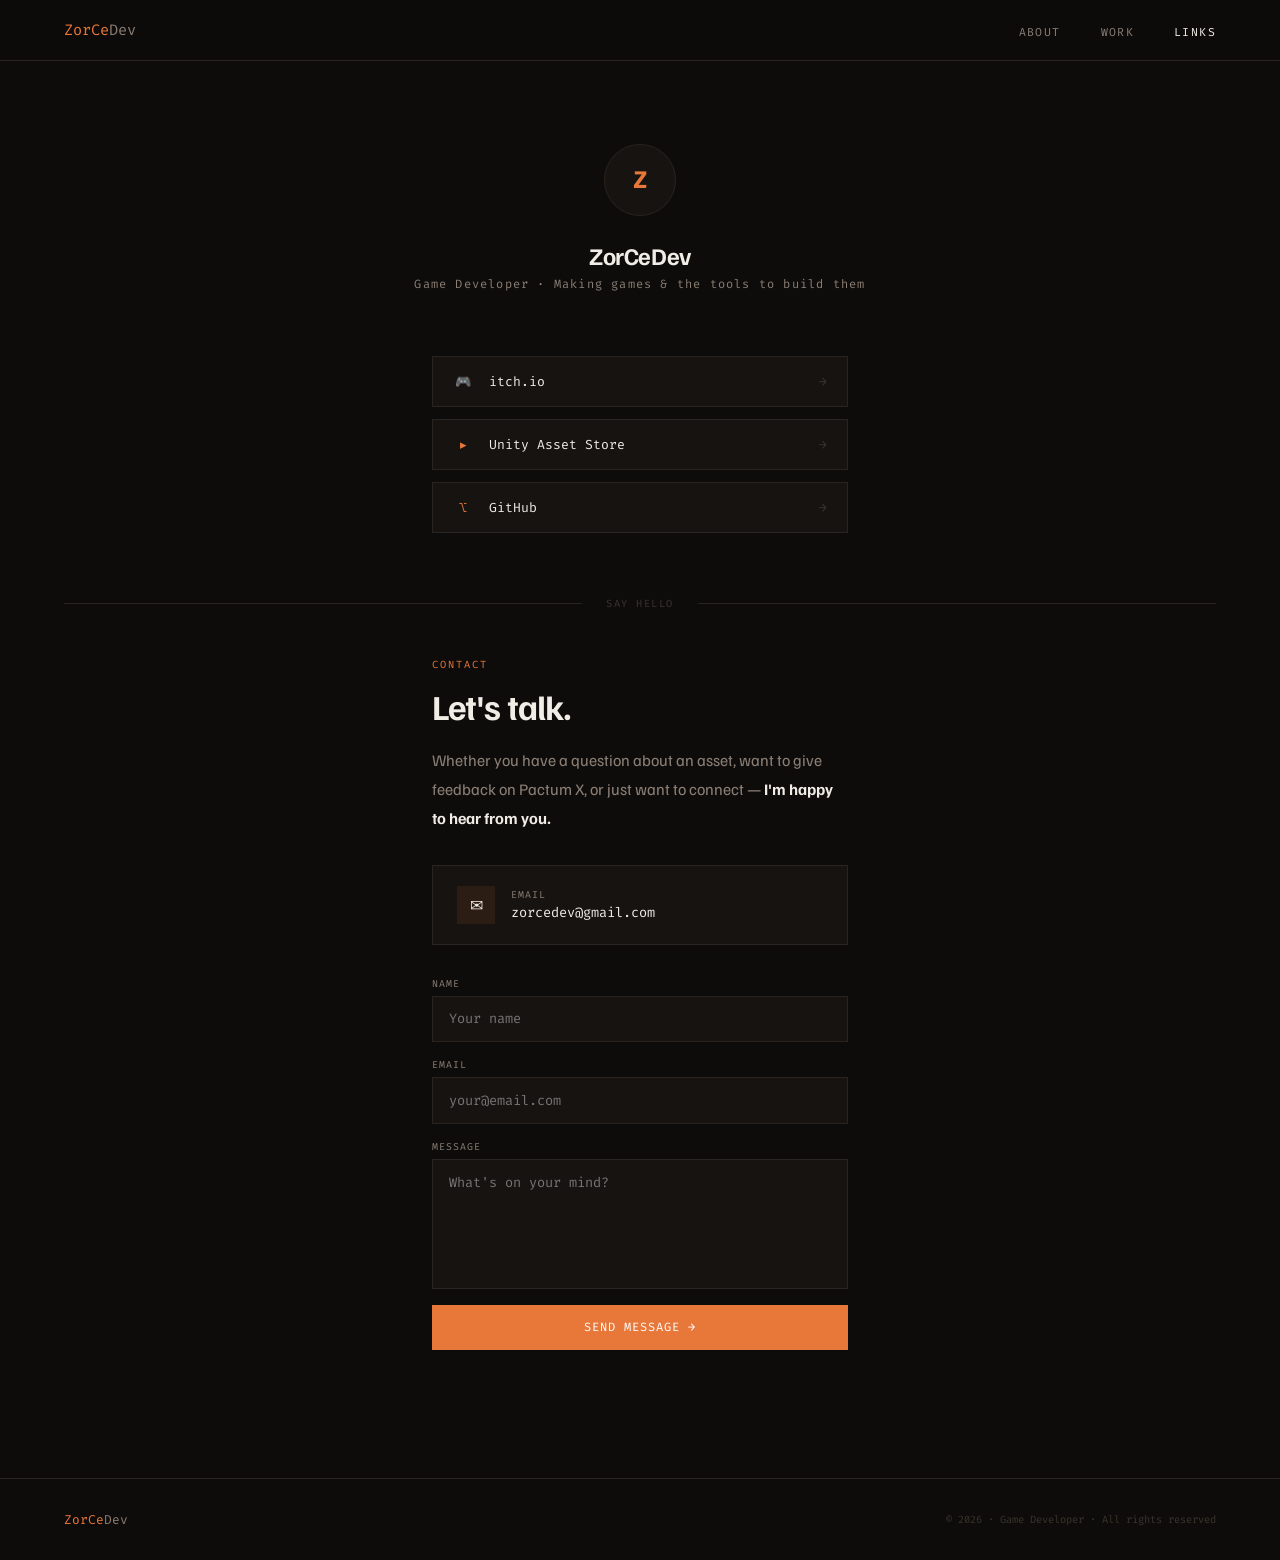
==== links.html @ 894ba3d1 "Updated" ====
<!DOCTYPE html>
<html lang="en">
<head>
<meta charset="UTF-8">
<meta name="viewport" content="width=device-width, initial-scale=1.0">
<title>ZorCeDev — Links</title>
<link href="https://fonts.googleapis.com/css2?family=Familjen+Grotesk:ital,wght@0,400;0,600;0,700;1,400&family=Fira+Code:wght@400;500&display=swap" rel="stylesheet">
<link rel="stylesheet" href="style.css">
</head>
<body>

<nav>
  <a class="logo" href="index.html">ZorCe<em>Dev</em></a>
  <ul class="nav-links">
    <li><a href="index.html">About</a></li>
    <li><a href="products.html">Work</a></li>
    <li><a href="links.html" class="active">Links</a></li>
  </ul>
</nav>

<!-- PROFILE -->
<section class="links-hero">
  <div class="links-avatar">Z</div>
  <div class="links-name">ZorCeDev</div>
  <div class="links-tagline">Game Developer · Making games &amp; the tools to build them</div>
</section>

<!-- LINK CARDS -->
<div class="links-list">
  <a href="https://chinwenwencha.itch.io/" target="_blank" class="link-card reveal">
    <span class="link-icon">🎮</span>
    <span class="link-label">itch.io</span>
    <span class="link-arrow">→</span>
  </a>
  <a href="#" target="_blank" class="link-card reveal">
    <span class="link-icon">▸</span>
    <span class="link-label">Unity Asset Store</span>
    <span class="link-arrow">→</span>
  </a>
  <a href="#" target="_blank" class="link-card reveal">
    <span class="link-icon">⌥</span>
    <span class="link-label">GitHub</span>
    <span class="link-arrow">→</span>
  </a>
</div>

<div class="divider"><div class="divider-line"></div><div class="divider-label">Say hello</div><div class="divider-line"></div></div>

<!-- CONTACT -->
<section style="padding: 3rem 4rem 2rem;">
  <div class="links-contact reveal">
    <div class="section-tag">Contact</div>
    <h2 class="section-title">Let's talk.</h2>
    <p class="contact-text">Whether you have a question about an asset, want to give feedback on Pactum X, or just want to connect — <strong>I'm happy to hear from you.</strong></p>
    <div class="email-block">
      <div class="email-icon">✉</div>
      <div>
        <div class="email-label">Email</div>
        <div class="email-value">zorcedev@gmail.com</div>
      </div>
    </div>
    <form class="form" style="margin-top:2rem;">
      <div class="field"><label>Name</label><input type="text" placeholder="Your name" required></div>
      <div class="field"><label>Email</label><input type="email" placeholder="your@email.com" required></div>
      <div class="field"><label>Message</label><textarea placeholder="What's on your mind?" required></textarea></div>
      <button type="submit" class="btn btn-fill" style="justify-content:center;width:100%;">Send Message →</button>
    </form>
  </div>
</section>

<footer>
  <div class="footer-brand"><span>ZorCe</span>Dev</div>
  <div class="footer-note">© 2026 · Game Developer · All rights reserved</div>
</footer>

<script src="main.js" defer></script>
</body>
</html>
---- style.css ----
:root {
  --bg:       #0e0c0a;
  --surface:  #161310;
  --surface2: #1c1814;
  --border:   #2a2420;
  --accent:   #e8773a;
  --accent2:  #c45a1e;
  --gold:     #f0c060;
  --text:     #f0ece6;
  --muted:    #8a7e74;
  --faint:    #3a342e;
  --sans:     'Familjen Grotesk', sans-serif;
  --mono:     'Fira Code', monospace;
}

*, *::before, *::after { box-sizing: border-box; margin: 0; padding: 0; }
html { scroll-behavior: smooth; }

body {
  background: var(--bg);
  color: var(--text);
  font-family: var(--sans);
  overflow-x: hidden;
}

/* NAV */
nav {
  position: fixed; top: 0; left: 0; right: 0; z-index: 100;
  display: flex; align-items: center; justify-content: space-between;
  padding: 1.25rem 4rem;
  border-bottom: 1px solid var(--border);
  background: rgba(14,12,10,0.9);
  backdrop-filter: blur(16px);
}

.logo { font-family: var(--mono); font-size: 0.95rem; color: var(--accent); text-decoration: none; }
.logo em { color: var(--muted); font-style: normal; }
.nav-links { display: flex; gap: 2.5rem; list-style: none; }
.nav-links a { font-family: var(--mono); font-size: 0.72rem; color: var(--muted); text-decoration: none; letter-spacing: 0.12em; text-transform: uppercase; transition: color 0.2s; }
.nav-links a:hover { color: var(--text); }
.nav-links a.active { color: var(--text); }

/* HERO */
.hero {
  min-height: 100vh; display: flex; align-items: center;
  padding: 9rem 4rem 5rem; position: relative; overflow: hidden;
}

.hero-inner { position: relative; max-width: 780px; }

.hero-intro {
  display: inline-flex; align-items: center; gap: 0.6rem;
  font-family: var(--mono); font-size: 0.72rem; color: var(--accent);
  letter-spacing: 0.15em; text-transform: uppercase; margin-bottom: 2rem;
  animation: fadeUp 0.8s ease both;
}

.dot-live {
  width: 6px; height: 6px; border-radius: 50%;
  background: var(--accent); animation: blink 2.5s infinite;
}

.hero-title {
  font-size: clamp(2.8rem, 6.5vw, 5.5rem); font-weight: 700;
  line-height: 1.05; letter-spacing: -0.03em; margin-bottom: 1.75rem;
  animation: fadeUp 0.8s 0.1s ease both;
}

.hero-title .dim { color: var(--faint); font-style: italic; font-weight: 400; }
.hero-title .hi { color: var(--accent); }

.hero-sub {
  font-size: 1.1rem; color: var(--muted); line-height: 1.75;
  max-width: 520px; margin-bottom: 3rem;
  animation: fadeUp 0.8s 0.2s ease both;
}

.hero-sub strong { color: var(--text); font-weight: 600; }
.hero-sub em { color: var(--accent); font-style: italic; }

.hero-actions {
  display: flex; gap: 1rem; flex-wrap: wrap;
  animation: fadeUp 0.8s 0.3s ease both;
}

/* BUTTONS */
.btn {
  display: inline-flex; align-items: center; gap: 0.5rem;
  font-family: var(--mono); font-size: 0.75rem;
  letter-spacing: 0.08em; text-transform: uppercase;
  text-decoration: none; border: none; cursor: pointer;
  padding: 0.9rem 1.75rem; transition: all 0.2s;
}

.btn-fill { background: var(--accent); color: #fff; }
.btn-fill:hover { background: var(--text); color: var(--bg); transform: translateY(-2px); }
.btn-outline { background: transparent; color: var(--muted); border: 1px solid var(--border); }
.btn-outline:hover { border-color: var(--faint); color: var(--text); transform: translateY(-2px); }

/* DIVIDER */
.divider {
  display: flex; align-items: center; gap: 1.5rem; padding: 0 4rem;
}
.divider-line { flex: 1; height: 1px; background: var(--border); }
.divider-label { font-family: var(--mono); font-size: 0.65rem; color: var(--faint); letter-spacing: 0.15em; text-transform: uppercase; white-space: nowrap; }

/* SECTIONS */
section { padding: 6rem 4rem; }
.section-tag { font-family: var(--mono); font-size: 0.65rem; color: var(--accent); letter-spacing: 0.2em; text-transform: uppercase; margin-bottom: 1rem; }
.section-title { font-size: 2.2rem; font-weight: 700; letter-spacing: -0.025em; line-height: 1.1; margin-bottom: 1.25rem; }
.page-sub { color: var(--muted); font-size: 1rem; line-height: 1.7; max-width: 480px; margin-top: 0.75rem; }

/* ABOUT */
.about-grid { max-width: 1100px; margin: 0 auto; display: grid; grid-template-columns: 1.1fr 0.9fr; gap: 6rem; align-items: center; }
.about-text { color: var(--muted); line-height: 1.8; font-size: 1.02rem; margin-bottom: 1.25rem; }
.about-text strong { color: var(--text); font-weight: 600; }
.about-text em { color: var(--accent); font-style: italic; }

.stack { margin-top: 2rem; border: 1px solid var(--border); }
.stack-item {
  display: flex; align-items: center; gap: 1rem;
  padding: 0.9rem 1.25rem; border-bottom: 1px solid var(--border);
  font-family: var(--mono); font-size: 0.78rem; color: var(--muted);
  transition: background 0.2s, color 0.2s;
}
.stack-item:last-child { border-bottom: none; }
.stack-item:hover { background: var(--surface2); color: var(--text); }
.stack-icon { color: var(--accent); width: 1rem; text-align: center; }

.about-card {
  background: var(--surface); border: 1px solid var(--border);
  border-top: 1px solid var(--border);
  padding: 2.5rem; position: relative; overflow: hidden;
}
.card-quote { font-size: 1.1rem; font-style: italic; color: var(--text); line-height: 1.6; margin-bottom: 1.5rem; }
.card-meta { font-family: var(--mono); font-size: 0.72rem; color: var(--muted); }
.card-stats { display: grid; grid-template-columns: 1fr 1fr; gap: 1px; background: var(--border); margin-top: 2rem; border-top: 1px solid var(--border); }
.cstat { background: var(--surface2); padding: 1.25rem; text-align: center; }
.cstat-n { font-family: var(--mono); font-size: 1.8rem; font-weight: 500; color: var(--accent); line-height: 1; }
.cstat-l { font-size: 0.72rem; color: var(--muted); margin-top: 0.3rem; }

/* WORK */
.work { background: var(--surface); border-top: 1px solid var(--border); border-bottom: 1px solid var(--border); }
.work-inner { max-width: 1100px; margin: 0 auto; }

.work-grid {
  display: grid; grid-template-columns: 1fr 1fr;
  gap: 1px; background: var(--border);
  margin-top: 3rem; border: 1px solid var(--border);
}

.work-card {
  background: var(--bg); padding: 2.5rem;
  display: flex; flex-direction: column; gap: 1rem;
  transition: background 0.3s; position: relative; overflow: hidden;
}
.work-card:hover { background: var(--surface2); }

.work-type { font-family: var(--mono); font-size: 0.65rem; letter-spacing: 0.15em; text-transform: uppercase; color: var(--accent); display: flex; align-items: center; gap: 0.5rem; }
.type-pill { display: inline-block; padding: 0.15rem 0.5rem; border: 1px solid currentColor; font-size: 0.6rem; opacity: 0.7; }
.work-name { font-size: 1.55rem; font-weight: 700; letter-spacing: -0.02em; line-height: 1.1; }
.work-desc { color: var(--muted); font-size: 0.92rem; line-height: 1.7; flex: 1; }
.work-tags { display: flex; flex-wrap: wrap; gap: 0.4rem; }
.tag { font-family: var(--mono); font-size: 0.62rem; padding: 0.2rem 0.55rem; border: 1px solid var(--border); color: var(--muted); }
.work-footer { display: flex; align-items: center; justify-content: space-between; padding-top: 1.25rem; border-top: 1px solid var(--border); margin-top: auto; }
.work-status { font-family: var(--mono); font-size: 0.65rem; color: var(--muted); letter-spacing: 0.1em; text-transform: uppercase; }
.work-link { font-family: var(--mono); font-size: 0.7rem; color: var(--accent); text-decoration: none; display: flex; align-items: center; gap: 0.4rem; transition: gap 0.2s; }
.work-link:hover { gap: 0.7rem; }

.work-card.featured { grid-column: 1 / -1; }

.more-card {
  background: transparent; border: 1px dashed var(--faint);
  display: flex; flex-direction: column; align-items: center;
  justify-content: center; gap: 0.75rem; padding: 3rem;
  text-align: center; opacity: 0.45;
}
.more-card-label { font-family: var(--mono); font-size: 0.68rem; color: var(--muted); letter-spacing: 0.15em; text-transform: uppercase; }

/* CONTACT */
.contact-inner { max-width: 1100px; margin: 0 auto; display: grid; grid-template-columns: 1fr 1fr; gap: 6rem; align-items: start; }
.contact-text { color: var(--muted); line-height: 1.8; font-size: 1rem; margin-bottom: 2rem; }
.contact-text strong { color: var(--text); }

.email-block { display: flex; align-items: center; gap: 1rem; padding: 1.25rem 1.5rem; background: var(--surface); border: 1px solid var(--border); transition: border-color 0.3s; }
.email-block:hover { border-color: var(--accent); }
.email-icon { width: 38px; height: 38px; background: rgba(232,119,58,0.1); display: flex; align-items: center; justify-content: center; flex-shrink: 0; }
.email-label { font-family: var(--mono); font-size: 0.62rem; color: var(--muted); text-transform: uppercase; letter-spacing: 0.1em; margin-bottom: 0.2rem; }
.email-value { font-family: var(--mono); font-size: 0.85rem; color: var(--text); }

.form { display: flex; flex-direction: column; gap: 1rem; }
.field { display: flex; flex-direction: column; gap: 0.4rem; }
.field label { font-family: var(--mono); font-size: 0.62rem; color: var(--muted); text-transform: uppercase; letter-spacing: 0.1em; }
.field input, .field textarea { background: var(--surface); border: 1px solid var(--border); color: var(--text); font-family: var(--mono); font-size: 0.85rem; padding: 0.85rem 1rem; outline: none; resize: none; transition: border-color 0.2s; }
.field input:focus, .field textarea:focus { border-color: rgba(232,119,58,0.5); box-shadow: 0 0 0 3px rgba(232,119,58,0.06); }
.field textarea { min-height: 130px; }

/* LINKS PAGE */
.links-hero { text-align: center; padding: 9rem 2rem 3rem; }
.links-avatar { width: 72px; height: 72px; border-radius: 50%; background: var(--surface); border: 1px solid var(--border); margin: 0 auto 1.5rem; display: flex; align-items: center; justify-content: center; font-size: 1.5rem; font-family: var(--mono); color: var(--accent); font-weight: 700; }
.links-name { font-size: 1.5rem; font-weight: 700; letter-spacing: -0.02em; }
.links-tagline { color: var(--muted); font-family: var(--mono); font-size: 0.75rem; margin-top: 0.4rem; letter-spacing: 0.1em; }
.links-list { max-width: 480px; margin: 0 auto; padding: 1rem 2rem 4rem; display: flex; flex-direction: column; gap: 0.75rem; }
.link-card { display: flex; align-items: center; gap: 1rem; padding: 1rem 1.25rem; background: var(--surface); border: 1px solid var(--border); color: var(--text); text-decoration: none; font-family: var(--mono); font-size: 0.82rem; transition: border-color 0.2s, background 0.2s; }
.link-card:hover { border-color: var(--accent); background: var(--surface2); }
.link-icon { color: var(--accent); width: 1.25rem; text-align: center; flex-shrink: 0; }
.link-label { flex: 1; }
.link-arrow { color: var(--faint); transition: color 0.2s, transform 0.2s; display: inline-block; }
.link-card:hover .link-arrow { color: var(--accent); transform: translateX(3px); }
.links-contact { max-width: 480px; margin: 0 auto; padding: 0 2rem 6rem; }

/* FOOTER */
footer { border-top: 1px solid var(--border); padding: 2rem 4rem; display: flex; align-items: center; justify-content: space-between; }
.footer-brand { font-family: var(--mono); font-size: 0.8rem; color: var(--muted); }
.footer-brand span { color: var(--accent); }
.footer-note { font-family: var(--mono); font-size: 0.65rem; color: var(--faint); }

/* ANIMATIONS */
@keyframes fadeUp { from { opacity: 0; transform: translateY(12px); } to { opacity: 1; transform: translateY(0); } }
@keyframes blink { 0%, 100% { opacity: 1; } 50% { opacity: 0.4; } }

.reveal { opacity: 0; transform: translateY(20px); transition: opacity 0.65s ease, transform 0.65s ease; }
.reveal.visible { opacity: 1; transform: translateY(0); }

/* RESPONSIVE */
@media (max-width: 820px) {
  nav { padding: 1rem 1.5rem; }
  .nav-links { gap: 1.25rem; }
  .nav-links a { font-size: 0.65rem; }
  section { padding: 4rem 1.5rem; }
  .hero { padding: 7rem 1.5rem 4rem; }
  .divider { padding: 0 1.5rem; }
  .about-grid { grid-template-columns: 1fr; gap: 2.5rem; }
  .work-grid { grid-template-columns: 1fr; }
  .work-card.featured { flex-direction: column; gap: 1.5rem; }
  .contact-inner { grid-template-columns: 1fr; gap: 3rem; }
  footer { flex-direction: column; gap: 0.5rem; text-align: center; }
  .links-contact { padding: 0 0 4rem; }
}
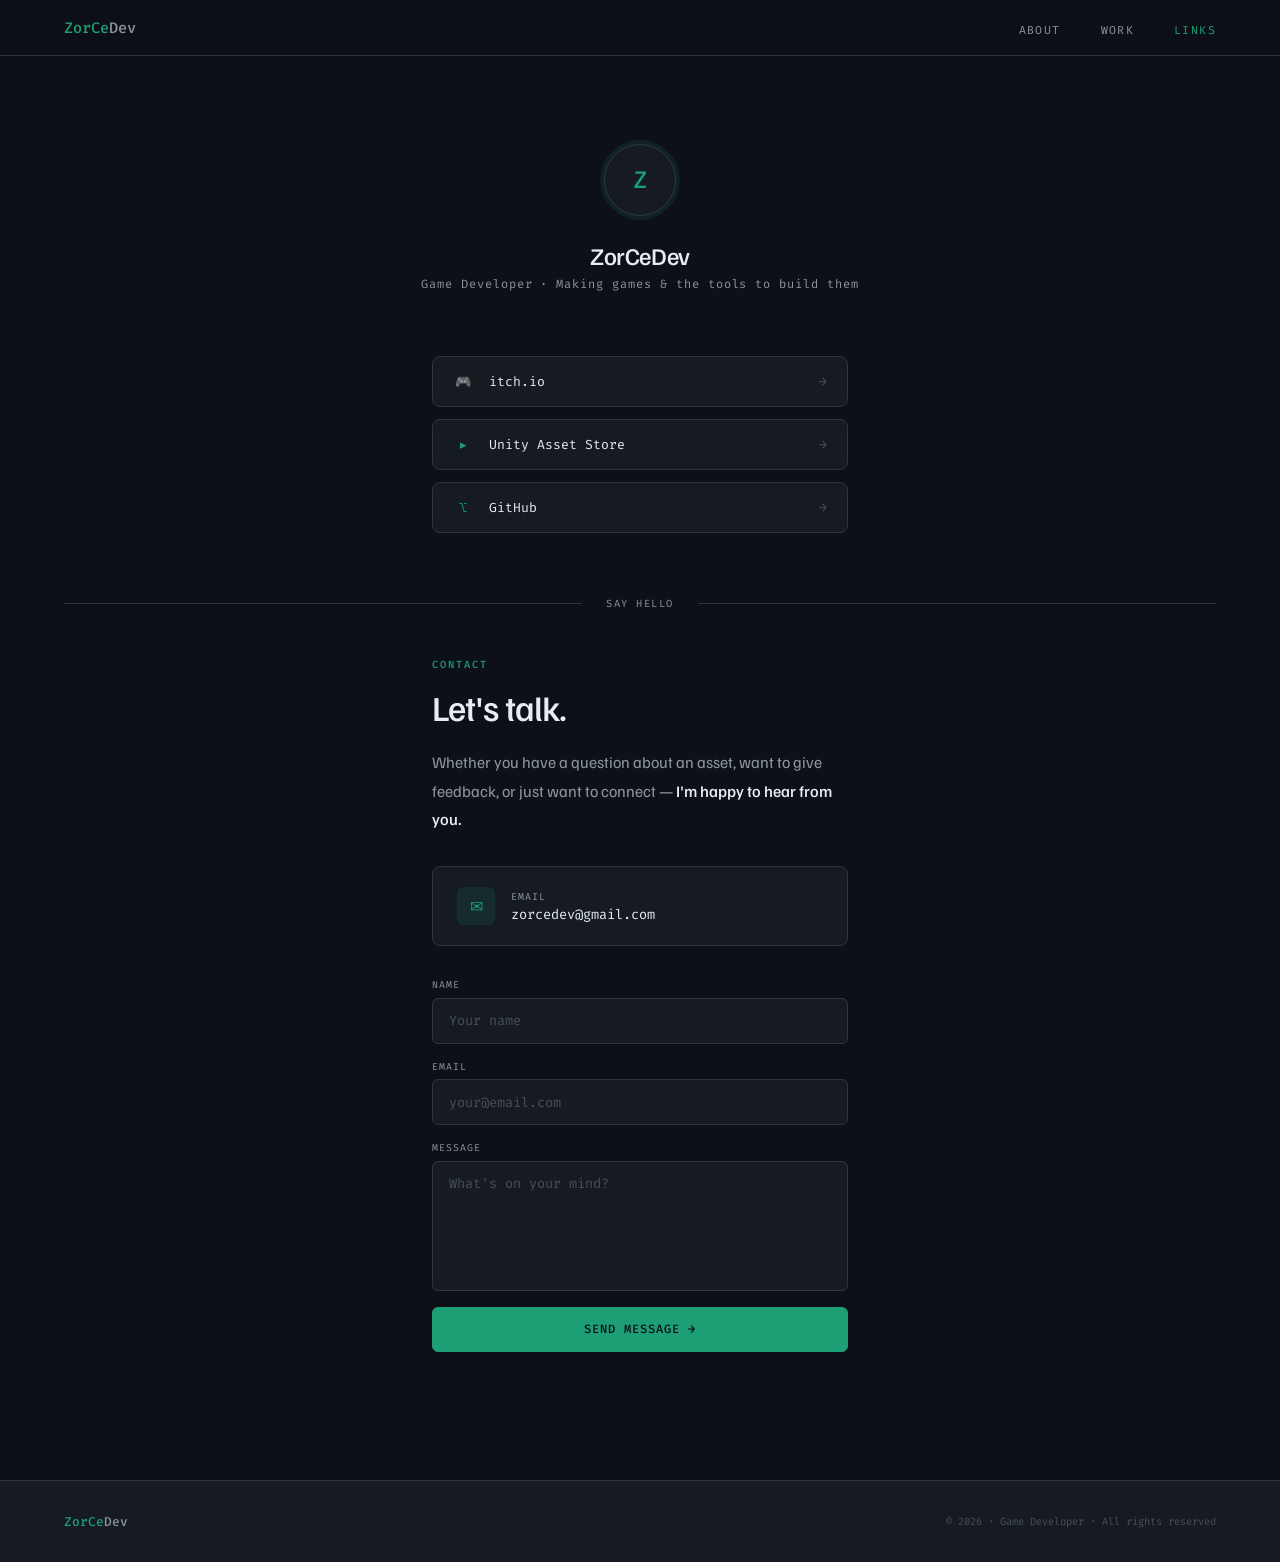
==== commit 9588e684: "Links" ====
--- a/links.html
+++ b/links.html
@@ -27,17 +27,17 @@
 
 <!-- LINK CARDS -->
 <div class="links-list">
-  <a href="https://chinwenwencha.itch.io/" target="_blank" class="link-card reveal">
+  <a href="https://zorcedev.itch.io/" target="_blank" class="link-card reveal">
     <span class="link-icon">🎮</span>
     <span class="link-label">itch.io</span>
     <span class="link-arrow">→</span>
   </a>
-  <a href="#" target="_blank" class="link-card reveal">
+  <a href="https://assetstore.unity.com/publishers/142258" target="_blank" class="link-card reveal">
     <span class="link-icon">▸</span>
     <span class="link-label">Unity Asset Store</span>
     <span class="link-arrow">→</span>
   </a>
-  <a href="#" target="_blank" class="link-card reveal">
+  <a href="https://github.com/CesarTraver" target="_blank" class="link-card reveal">
     <span class="link-icon">⌥</span>
     <span class="link-label">GitHub</span>
     <span class="link-arrow">→</span>
@@ -51,7 +51,7 @@
   <div class="links-contact reveal">
     <div class="section-tag">Contact</div>
     <h2 class="section-title">Let's talk.</h2>
-    <p class="contact-text">Whether you have a question about an asset, want to give feedback on Pactum X, or just want to connect — <strong>I'm happy to hear from you.</strong></p>
+    <p class="contact-text">Whether you have a question about an asset, want to give feedback, or just want to connect — <strong>I'm happy to hear from you.</strong></p>
     <div class="email-block">
       <div class="email-icon">✉</div>
       <div>
--- a/style.css
+++ b/style.css
@@ -1,16 +1,23 @@
 :root {
-  --bg:       #0e0c0a;
-  --surface:  #161310;
-  --surface2: #1c1814;
-  --border:   #2a2420;
-  --accent:   #e8773a;
-  --accent2:  #c45a1e;
-  --gold:     #f0c060;
-  --text:     #f0ece6;
-  --muted:    #8a7e74;
-  --faint:    #3a342e;
-  --sans:     'Familjen Grotesk', sans-serif;
-  --mono:     'Fira Code', monospace;
+  --bg:           #0d1117;
+  --surface:      #161b22;
+  --surface2:     #1c222b;
+  --border:       #30363d;
+  --border-soft:  #21262d;
+  --accent:       #1d9e75;
+  --accent-hover: #97c459;
+  --accent-soft:  #eaf3de;
+  --accent-tint:  rgba(29, 158, 117, 0.12);
+  --accent-glow:  rgba(151, 196, 89, 0.15);
+  --text:         #e6edf3;
+  --muted:        #8b949e;
+  --faint:        #484f58;
+  --sans:         'Familjen Grotesk', sans-serif;
+  --mono:         'Fira Code', monospace;
+
+  --grid-bg:
+    linear-gradient(rgba(29, 158, 117, 0.07) 1px, transparent 1px) 0 0 / 48px 48px,
+    linear-gradient(90deg, rgba(29, 158, 117, 0.07) 1px, transparent 1px) 0 0 / 48px 48px;
 }
 
 *, *::before, *::after { box-sizing: border-box; margin: 0; padding: 0; }
@@ -20,54 +27,79 @@
   background: var(--bg);
   color: var(--text);
   font-family: var(--sans);
+  font-weight: 400;
   overflow-x: hidden;
-}
+  -webkit-font-smoothing: antialiased;
+  -moz-osx-font-smoothing: grayscale;
+}
+
+::selection { background: var(--accent-tint); color: var(--text); }
 
 /* NAV */
 nav {
   position: fixed; top: 0; left: 0; right: 0; z-index: 100;
   display: flex; align-items: center; justify-content: space-between;
-  padding: 1.25rem 4rem;
+  padding: 1.1rem 4rem;
   border-bottom: 1px solid var(--border);
-  background: rgba(14,12,10,0.9);
+  background: rgba(13, 17, 23, 0.85);
   backdrop-filter: blur(16px);
-}
-
-.logo { font-family: var(--mono); font-size: 0.95rem; color: var(--accent); text-decoration: none; }
+  -webkit-backdrop-filter: blur(16px);
+}
+
+.logo { font-family: var(--mono); font-size: 0.95rem; color: var(--accent); text-decoration: none; font-weight: 500; }
 .logo em { color: var(--muted); font-style: normal; }
 .nav-links { display: flex; gap: 2.5rem; list-style: none; }
-.nav-links a { font-family: var(--mono); font-size: 0.72rem; color: var(--muted); text-decoration: none; letter-spacing: 0.12em; text-transform: uppercase; transition: color 0.2s; }
+.nav-links a { font-family: var(--mono); font-size: 0.72rem; color: var(--muted); text-decoration: none; letter-spacing: 0.12em; text-transform: uppercase; transition: color 0.2s; font-weight: 400; }
 .nav-links a:hover { color: var(--text); }
-.nav-links a.active { color: var(--text); }
+.nav-links a.active { color: var(--accent); }
 
 /* HERO */
 .hero {
   min-height: 100vh; display: flex; align-items: center;
   padding: 9rem 4rem 5rem; position: relative; overflow: hidden;
-}
-
-.hero-inner { position: relative; max-width: 780px; }
+  background-image: var(--grid-bg);
+  background-position: center;
+}
+
+.hero::before {
+  content: ""; position: absolute; inset: 0;
+  background: radial-gradient(ellipse at top left, rgba(29, 158, 117, 0.08), transparent 60%);
+  pointer-events: none;
+}
+
+.hero::after {
+  content: ""; position: absolute; inset: 0;
+  background: linear-gradient(180deg, transparent 60%, var(--bg) 100%);
+  pointer-events: none;
+}
+
+.hero-inner { position: relative; max-width: 780px; z-index: 1; }
 
 .hero-intro {
   display: inline-flex; align-items: center; gap: 0.6rem;
   font-family: var(--mono); font-size: 0.72rem; color: var(--accent);
   letter-spacing: 0.15em; text-transform: uppercase; margin-bottom: 2rem;
+  padding: 0.4rem 0.85rem;
+  border: 1px solid var(--border);
+  background: var(--surface);
+  border-radius: 999px;
   animation: fadeUp 0.8s ease both;
 }
 
 .dot-live {
   width: 6px; height: 6px; border-radius: 50%;
   background: var(--accent); animation: blink 2.5s infinite;
+  box-shadow: 0 0 8px var(--accent);
 }
 
 .hero-title {
-  font-size: clamp(2.8rem, 6.5vw, 5.5rem); font-weight: 700;
+  font-size: clamp(2.8rem, 6.5vw, 5.5rem); font-weight: 500;
   line-height: 1.05; letter-spacing: -0.03em; margin-bottom: 1.75rem;
   animation: fadeUp 0.8s 0.1s ease both;
 }
 
 .hero-title .dim { color: var(--faint); font-style: italic; font-weight: 400; }
-.hero-title .hi { color: var(--accent); }
+.hero-title .hi { color: var(--accent); font-weight: 500; }
 
 .hero-sub {
   font-size: 1.1rem; color: var(--muted); line-height: 1.75;
@@ -75,8 +107,8 @@
   animation: fadeUp 0.8s 0.2s ease both;
 }
 
-.hero-sub strong { color: var(--text); font-weight: 600; }
-.hero-sub em { color: var(--accent); font-style: italic; }
+.hero-sub strong { color: var(--text); font-weight: 500; }
+.hero-sub em { color: var(--accent-hover); font-style: italic; font-weight: 400; }
 
 .hero-actions {
   display: flex; gap: 1rem; flex-wrap: wrap;
@@ -88,38 +120,40 @@
   display: inline-flex; align-items: center; gap: 0.5rem;
   font-family: var(--mono); font-size: 0.75rem;
   letter-spacing: 0.08em; text-transform: uppercase;
-  text-decoration: none; border: none; cursor: pointer;
-  padding: 0.9rem 1.75rem; transition: all 0.2s;
-}
-
-.btn-fill { background: var(--accent); color: #fff; }
-.btn-fill:hover { background: var(--text); color: var(--bg); transform: translateY(-2px); }
-.btn-outline { background: transparent; color: var(--muted); border: 1px solid var(--border); }
-.btn-outline:hover { border-color: var(--faint); color: var(--text); transform: translateY(-2px); }
+  text-decoration: none; border: 1px solid transparent; cursor: pointer;
+  padding: 0.85rem 1.6rem; transition: all 0.2s;
+  border-radius: 6px;
+  font-weight: 500;
+}
+
+.btn-fill { background: var(--accent); color: #0d1117; border-color: var(--accent); }
+.btn-fill:hover { background: var(--accent-hover); border-color: var(--accent-hover); color: #0d1117; transform: translateY(-1px); box-shadow: 0 4px 16px var(--accent-glow); }
+.btn-outline { background: transparent; color: var(--text); border: 1px solid var(--border); }
+.btn-outline:hover { border-color: var(--accent); color: var(--accent); transform: translateY(-1px); }
 
 /* DIVIDER */
 .divider {
   display: flex; align-items: center; gap: 1.5rem; padding: 0 4rem;
 }
 .divider-line { flex: 1; height: 1px; background: var(--border); }
-.divider-label { font-family: var(--mono); font-size: 0.65rem; color: var(--faint); letter-spacing: 0.15em; text-transform: uppercase; white-space: nowrap; }
+.divider-label { font-family: var(--mono); font-size: 0.65rem; color: var(--muted); letter-spacing: 0.15em; text-transform: uppercase; white-space: nowrap; }
 
 /* SECTIONS */
 section { padding: 6rem 4rem; }
-.section-tag { font-family: var(--mono); font-size: 0.65rem; color: var(--accent); letter-spacing: 0.2em; text-transform: uppercase; margin-bottom: 1rem; }
-.section-title { font-size: 2.2rem; font-weight: 700; letter-spacing: -0.025em; line-height: 1.1; margin-bottom: 1.25rem; }
+.section-tag { font-family: var(--mono); font-size: 0.65rem; color: var(--accent); letter-spacing: 0.2em; text-transform: uppercase; margin-bottom: 1rem; font-weight: 500; }
+.section-title { font-size: 2.2rem; font-weight: 500; letter-spacing: -0.025em; line-height: 1.15; margin-bottom: 1.25rem; color: var(--text); }
 .page-sub { color: var(--muted); font-size: 1rem; line-height: 1.7; max-width: 480px; margin-top: 0.75rem; }
 
 /* ABOUT */
 .about-grid { max-width: 1100px; margin: 0 auto; display: grid; grid-template-columns: 1.1fr 0.9fr; gap: 6rem; align-items: center; }
 .about-text { color: var(--muted); line-height: 1.8; font-size: 1.02rem; margin-bottom: 1.25rem; }
-.about-text strong { color: var(--text); font-weight: 600; }
-.about-text em { color: var(--accent); font-style: italic; }
-
-.stack { margin-top: 2rem; border: 1px solid var(--border); }
+.about-text strong { color: var(--text); font-weight: 500; }
+.about-text em { color: var(--accent-hover); font-style: italic; font-weight: 400; }
+
+.stack { margin-top: 2rem; border: 1px solid var(--border); border-radius: 6px; overflow: hidden; background: var(--surface); }
 .stack-item {
   display: flex; align-items: center; gap: 1rem;
-  padding: 0.9rem 1.25rem; border-bottom: 1px solid var(--border);
+  padding: 0.9rem 1.25rem; border-bottom: 1px solid var(--border-soft);
   font-family: var(--mono); font-size: 0.78rem; color: var(--muted);
   transition: background 0.2s, color 0.2s;
 }
@@ -129,15 +163,19 @@
 
 .about-card {
   background: var(--surface); border: 1px solid var(--border);
-  border-top: 1px solid var(--border);
   padding: 2.5rem; position: relative; overflow: hidden;
-}
-.card-quote { font-size: 1.1rem; font-style: italic; color: var(--text); line-height: 1.6; margin-bottom: 1.5rem; }
+  border-radius: 8px;
+}
+.about-card::before {
+  content: ""; position: absolute; top: 0; left: 0; right: 0; height: 2px;
+  background: linear-gradient(90deg, var(--accent), var(--accent-hover));
+}
+.card-quote { font-size: 1.1rem; font-style: italic; color: var(--text); line-height: 1.6; margin-bottom: 1.5rem; font-weight: 400; }
 .card-meta { font-family: var(--mono); font-size: 0.72rem; color: var(--muted); }
-.card-stats { display: grid; grid-template-columns: 1fr 1fr; gap: 1px; background: var(--border); margin-top: 2rem; border-top: 1px solid var(--border); }
+.card-stats { display: grid; grid-template-columns: 1fr 1fr; gap: 1px; background: var(--border); margin-top: 2rem; border-top: 1px solid var(--border); border-radius: 4px; overflow: hidden; }
 .cstat { background: var(--surface2); padding: 1.25rem; text-align: center; }
 .cstat-n { font-family: var(--mono); font-size: 1.8rem; font-weight: 500; color: var(--accent); line-height: 1; }
-.cstat-l { font-size: 0.72rem; color: var(--muted); margin-top: 0.3rem; }
+.cstat-l { font-size: 0.72rem; color: var(--muted); margin-top: 0.35rem; }
 
 /* WORK */
 .work { background: var(--surface); border-top: 1px solid var(--border); border-bottom: 1px solid var(--border); }
@@ -145,73 +183,81 @@
 
 .work-grid {
   display: grid; grid-template-columns: 1fr 1fr;
-  gap: 1px; background: var(--border);
-  margin-top: 3rem; border: 1px solid var(--border);
+  gap: 1.25rem;
+  margin-top: 3rem;
 }
 
 .work-card {
-  background: var(--bg); padding: 2.5rem;
+  background: var(--surface); padding: 2rem;
   display: flex; flex-direction: column; gap: 1rem;
-  transition: background 0.3s; position: relative; overflow: hidden;
-}
-.work-card:hover { background: var(--surface2); }
-
-.work-type { font-family: var(--mono); font-size: 0.65rem; letter-spacing: 0.15em; text-transform: uppercase; color: var(--accent); display: flex; align-items: center; gap: 0.5rem; }
-.type-pill { display: inline-block; padding: 0.15rem 0.5rem; border: 1px solid currentColor; font-size: 0.6rem; opacity: 0.7; }
-.work-name { font-size: 1.55rem; font-weight: 700; letter-spacing: -0.02em; line-height: 1.1; }
+  transition: border-color 0.2s, transform 0.2s, box-shadow 0.2s;
+  position: relative; overflow: hidden;
+  border: 1px solid var(--border);
+  border-radius: 8px;
+}
+.work-card:hover { border-color: var(--accent); transform: translateY(-2px); box-shadow: 0 8px 24px rgba(0,0,0,0.3); }
+
+.work-type { font-family: var(--mono); font-size: 0.65rem; letter-spacing: 0.15em; text-transform: uppercase; color: var(--accent); display: flex; align-items: center; gap: 0.5rem; flex-wrap: wrap; font-weight: 500; }
+.type-pill { display: inline-block; padding: 0.2rem 0.55rem; border: 1px solid var(--border); font-size: 0.6rem; color: var(--muted); border-radius: 999px; background: var(--bg); }
+.work-name { font-size: 1.55rem; font-weight: 500; letter-spacing: -0.02em; line-height: 1.15; color: var(--text); }
 .work-desc { color: var(--muted); font-size: 0.92rem; line-height: 1.7; flex: 1; }
 .work-tags { display: flex; flex-wrap: wrap; gap: 0.4rem; }
-.tag { font-family: var(--mono); font-size: 0.62rem; padding: 0.2rem 0.55rem; border: 1px solid var(--border); color: var(--muted); }
-.work-footer { display: flex; align-items: center; justify-content: space-between; padding-top: 1.25rem; border-top: 1px solid var(--border); margin-top: auto; }
+.tag { font-family: var(--mono); font-size: 0.62rem; padding: 0.25rem 0.6rem; border: 1px solid var(--border); color: var(--muted); border-radius: 999px; background: var(--bg); transition: color 0.2s, border-color 0.2s; }
+.tag:hover { color: var(--accent-hover); border-color: var(--accent); }
+.work-footer { display: flex; align-items: center; justify-content: space-between; padding-top: 1.25rem; border-top: 1px solid var(--border-soft); margin-top: auto; }
 .work-status { font-family: var(--mono); font-size: 0.65rem; color: var(--muted); letter-spacing: 0.1em; text-transform: uppercase; }
-.work-link { font-family: var(--mono); font-size: 0.7rem; color: var(--accent); text-decoration: none; display: flex; align-items: center; gap: 0.4rem; transition: gap 0.2s; }
-.work-link:hover { gap: 0.7rem; }
+.work-link { font-family: var(--mono); font-size: 0.7rem; color: var(--accent); text-decoration: none; display: flex; align-items: center; gap: 0.4rem; transition: gap 0.2s, color 0.2s; font-weight: 500; }
+.work-link:hover { gap: 0.7rem; color: var(--accent-hover); }
 
 .work-card.featured { grid-column: 1 / -1; }
 
 .more-card {
-  background: transparent; border: 1px dashed var(--faint);
+  background: transparent; border: 1px dashed var(--border);
   display: flex; flex-direction: column; align-items: center;
   justify-content: center; gap: 0.75rem; padding: 3rem;
-  text-align: center; opacity: 0.45;
+  text-align: center; opacity: 0.55;
+  border-radius: 8px;
 }
 .more-card-label { font-family: var(--mono); font-size: 0.68rem; color: var(--muted); letter-spacing: 0.15em; text-transform: uppercase; }
 
 /* CONTACT */
 .contact-inner { max-width: 1100px; margin: 0 auto; display: grid; grid-template-columns: 1fr 1fr; gap: 6rem; align-items: start; }
 .contact-text { color: var(--muted); line-height: 1.8; font-size: 1rem; margin-bottom: 2rem; }
-.contact-text strong { color: var(--text); }
-
-.email-block { display: flex; align-items: center; gap: 1rem; padding: 1.25rem 1.5rem; background: var(--surface); border: 1px solid var(--border); transition: border-color 0.3s; }
+.contact-text strong { color: var(--text); font-weight: 500; }
+
+.email-block { display: flex; align-items: center; gap: 1rem; padding: 1.25rem 1.5rem; background: var(--surface); border: 1px solid var(--border); transition: border-color 0.3s; border-radius: 8px; }
 .email-block:hover { border-color: var(--accent); }
-.email-icon { width: 38px; height: 38px; background: rgba(232,119,58,0.1); display: flex; align-items: center; justify-content: center; flex-shrink: 0; }
+.email-icon { width: 38px; height: 38px; background: var(--accent-tint); color: var(--accent); display: flex; align-items: center; justify-content: center; flex-shrink: 0; border-radius: 6px; }
 .email-label { font-family: var(--mono); font-size: 0.62rem; color: var(--muted); text-transform: uppercase; letter-spacing: 0.1em; margin-bottom: 0.2rem; }
 .email-value { font-family: var(--mono); font-size: 0.85rem; color: var(--text); }
 
 .form { display: flex; flex-direction: column; gap: 1rem; }
 .field { display: flex; flex-direction: column; gap: 0.4rem; }
 .field label { font-family: var(--mono); font-size: 0.62rem; color: var(--muted); text-transform: uppercase; letter-spacing: 0.1em; }
-.field input, .field textarea { background: var(--surface); border: 1px solid var(--border); color: var(--text); font-family: var(--mono); font-size: 0.85rem; padding: 0.85rem 1rem; outline: none; resize: none; transition: border-color 0.2s; }
-.field input:focus, .field textarea:focus { border-color: rgba(232,119,58,0.5); box-shadow: 0 0 0 3px rgba(232,119,58,0.06); }
+.field input, .field textarea { background: var(--surface); border: 1px solid var(--border); color: var(--text); font-family: var(--mono); font-size: 0.85rem; padding: 0.85rem 1rem; outline: none; resize: none; transition: border-color 0.2s, box-shadow 0.2s; border-radius: 6px; }
+.field input:focus, .field textarea:focus { border-color: var(--accent); box-shadow: 0 0 0 3px var(--accent-tint); }
+.field input::placeholder, .field textarea::placeholder { color: var(--faint); }
 .field textarea { min-height: 130px; }
 
 /* LINKS PAGE */
-.links-hero { text-align: center; padding: 9rem 2rem 3rem; }
-.links-avatar { width: 72px; height: 72px; border-radius: 50%; background: var(--surface); border: 1px solid var(--border); margin: 0 auto 1.5rem; display: flex; align-items: center; justify-content: center; font-size: 1.5rem; font-family: var(--mono); color: var(--accent); font-weight: 700; }
-.links-name { font-size: 1.5rem; font-weight: 700; letter-spacing: -0.02em; }
-.links-tagline { color: var(--muted); font-family: var(--mono); font-size: 0.75rem; margin-top: 0.4rem; letter-spacing: 0.1em; }
+.links-hero { text-align: center; padding: 9rem 2rem 3rem; position: relative; overflow: hidden; background-image: var(--grid-bg); background-position: center; }
+.links-hero::after { content: ""; position: absolute; inset: 0; background: linear-gradient(180deg, transparent 50%, var(--bg) 100%); pointer-events: none; }
+.links-hero > * { position: relative; z-index: 1; }
+.links-avatar { width: 72px; height: 72px; border-radius: 50%; background: var(--surface); border: 1px solid var(--border); margin: 0 auto 1.5rem; display: flex; align-items: center; justify-content: center; font-size: 1.5rem; font-family: var(--mono); color: var(--accent); font-weight: 500; box-shadow: 0 0 0 4px var(--accent-tint); }
+.links-name { font-size: 1.5rem; font-weight: 500; letter-spacing: -0.02em; }
+.links-tagline { color: var(--muted); font-family: var(--mono); font-size: 0.75rem; margin-top: 0.4rem; letter-spacing: 0.08em; }
 .links-list { max-width: 480px; margin: 0 auto; padding: 1rem 2rem 4rem; display: flex; flex-direction: column; gap: 0.75rem; }
-.link-card { display: flex; align-items: center; gap: 1rem; padding: 1rem 1.25rem; background: var(--surface); border: 1px solid var(--border); color: var(--text); text-decoration: none; font-family: var(--mono); font-size: 0.82rem; transition: border-color 0.2s, background 0.2s; }
-.link-card:hover { border-color: var(--accent); background: var(--surface2); }
+.link-card { display: flex; align-items: center; gap: 1rem; padding: 1rem 1.25rem; background: var(--surface); border: 1px solid var(--border); color: var(--text); text-decoration: none; font-family: var(--mono); font-size: 0.82rem; transition: border-color 0.2s, background 0.2s, transform 0.2s; border-radius: 8px; }
+.link-card:hover { border-color: var(--accent); background: var(--surface2); transform: translateY(-1px); }
 .link-icon { color: var(--accent); width: 1.25rem; text-align: center; flex-shrink: 0; }
 .link-label { flex: 1; }
 .link-arrow { color: var(--faint); transition: color 0.2s, transform 0.2s; display: inline-block; }
-.link-card:hover .link-arrow { color: var(--accent); transform: translateX(3px); }
+.link-card:hover .link-arrow { color: var(--accent-hover); transform: translateX(3px); }
 .links-contact { max-width: 480px; margin: 0 auto; padding: 0 2rem 6rem; }
 
 /* FOOTER */
-footer { border-top: 1px solid var(--border); padding: 2rem 4rem; display: flex; align-items: center; justify-content: space-between; }
-.footer-brand { font-family: var(--mono); font-size: 0.8rem; color: var(--muted); }
+footer { border-top: 1px solid var(--border); padding: 2rem 4rem; display: flex; align-items: center; justify-content: space-between; background: var(--surface); }
+.footer-brand { font-family: var(--mono); font-size: 0.8rem; color: var(--muted); font-weight: 500; }
 .footer-brand span { color: var(--accent); }
 .footer-note { font-family: var(--mono); font-size: 0.65rem; color: var(--faint); }
 
@@ -234,6 +280,6 @@
   .work-grid { grid-template-columns: 1fr; }
   .work-card.featured { flex-direction: column; gap: 1.5rem; }
   .contact-inner { grid-template-columns: 1fr; gap: 3rem; }
-  footer { flex-direction: column; gap: 0.5rem; text-align: center; }
+  footer { flex-direction: column; gap: 0.5rem; text-align: center; padding: 2rem 1.5rem; }
   .links-contact { padding: 0 0 4rem; }
 }
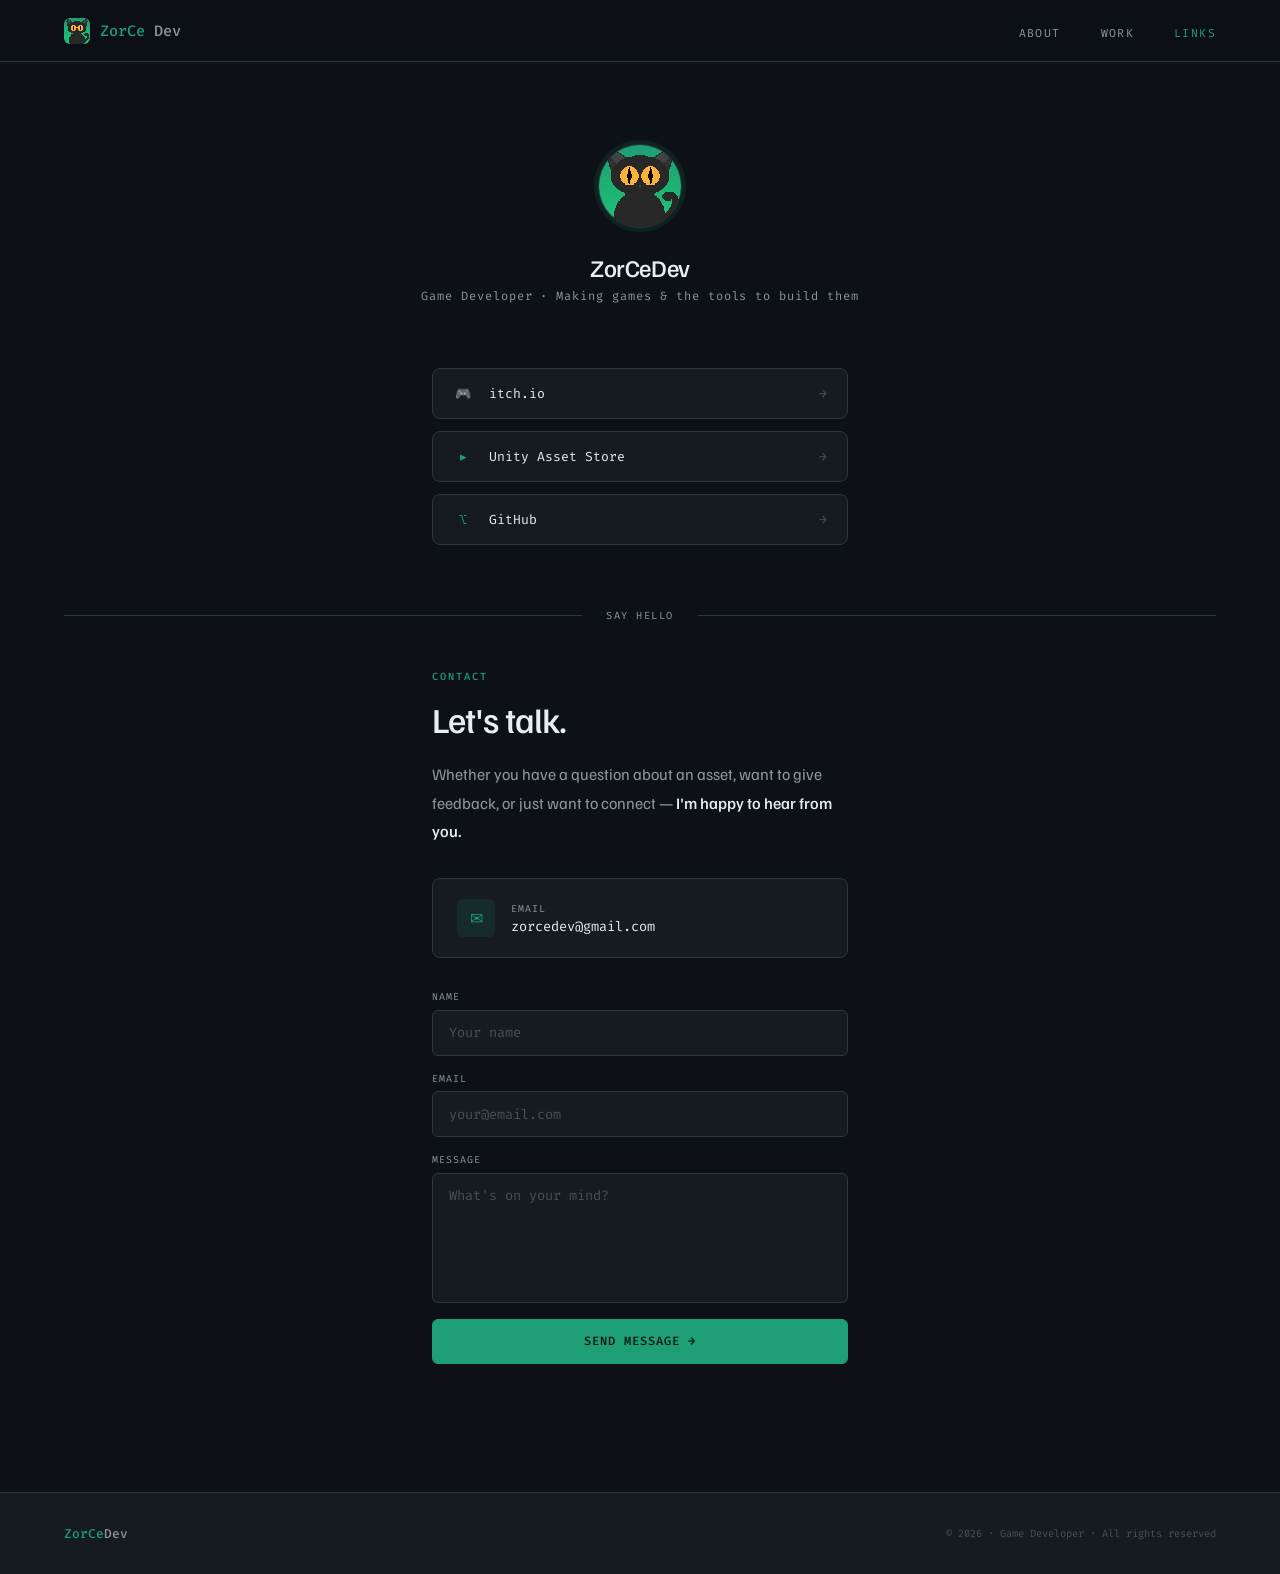
==== commit c78e9a11: "Icon" ====
--- a/links.html
+++ b/links.html
@@ -4,13 +4,14 @@
 <meta charset="UTF-8">
 <meta name="viewport" content="width=device-width, initial-scale=1.0">
 <title>ZorCeDev — Links</title>
+<link rel="icon" type="image/png" href="res/Cat-Logo-export.png">
 <link href="https://fonts.googleapis.com/css2?family=Familjen+Grotesk:ital,wght@0,400;0,600;0,700;1,400&family=Fira+Code:wght@400;500&display=swap" rel="stylesheet">
 <link rel="stylesheet" href="style.css">
 </head>
 <body>
 
 <nav>
-  <a class="logo" href="index.html">ZorCe<em>Dev</em></a>
+  <a class="logo" href="index.html"><img src="res/Cat-Logo-export.png" alt="" class="logo-icon">ZorCe<em>Dev</em></a>
   <ul class="nav-links">
     <li><a href="index.html">About</a></li>
     <li><a href="products.html">Work</a></li>
@@ -20,7 +21,7 @@
 
 <!-- PROFILE -->
 <section class="links-hero">
-  <div class="links-avatar">Z</div>
+  <div class="links-avatar"><img src="res/Cat-Logo-export.png" alt="ZorCeDev"></div>
   <div class="links-name">ZorCeDev</div>
   <div class="links-tagline">Game Developer · Making games &amp; the tools to build them</div>
 </section>
--- a/style.css
+++ b/style.css
@@ -46,8 +46,9 @@
   -webkit-backdrop-filter: blur(16px);
 }
 
-.logo { font-family: var(--mono); font-size: 0.95rem; color: var(--accent); text-decoration: none; font-weight: 500; }
+.logo { font-family: var(--mono); font-size: 0.95rem; color: var(--accent); text-decoration: none; font-weight: 500; display: inline-flex; align-items: center; gap: 0.6rem; }
 .logo em { color: var(--muted); font-style: normal; }
+.logo-icon { width: 26px; height: 26px; border-radius: 6px; display: block; image-rendering: pixelated; image-rendering: crisp-edges; }
 .nav-links { display: flex; gap: 2.5rem; list-style: none; }
 .nav-links a { font-family: var(--mono); font-size: 0.72rem; color: var(--muted); text-decoration: none; letter-spacing: 0.12em; text-transform: uppercase; transition: color 0.2s; font-weight: 400; }
 .nav-links a:hover { color: var(--text); }
@@ -243,7 +244,8 @@
 .links-hero { text-align: center; padding: 9rem 2rem 3rem; position: relative; overflow: hidden; background-image: var(--grid-bg); background-position: center; }
 .links-hero::after { content: ""; position: absolute; inset: 0; background: linear-gradient(180deg, transparent 50%, var(--bg) 100%); pointer-events: none; }
 .links-hero > * { position: relative; z-index: 1; }
-.links-avatar { width: 72px; height: 72px; border-radius: 50%; background: var(--surface); border: 1px solid var(--border); margin: 0 auto 1.5rem; display: flex; align-items: center; justify-content: center; font-size: 1.5rem; font-family: var(--mono); color: var(--accent); font-weight: 500; box-shadow: 0 0 0 4px var(--accent-tint); }
+.links-avatar { width: 84px; height: 84px; border-radius: 50%; background: var(--surface); border: 1px solid var(--border); margin: 0 auto 1.5rem; display: flex; align-items: center; justify-content: center; overflow: hidden; box-shadow: 0 0 0 4px var(--accent-tint); }
+.links-avatar img { width: 100%; height: 100%; object-fit: cover; image-rendering: pixelated; image-rendering: crisp-edges; }
 .links-name { font-size: 1.5rem; font-weight: 500; letter-spacing: -0.02em; }
 .links-tagline { color: var(--muted); font-family: var(--mono); font-size: 0.75rem; margin-top: 0.4rem; letter-spacing: 0.08em; }
 .links-list { max-width: 480px; margin: 0 auto; padding: 1rem 2rem 4rem; display: flex; flex-direction: column; gap: 0.75rem; }
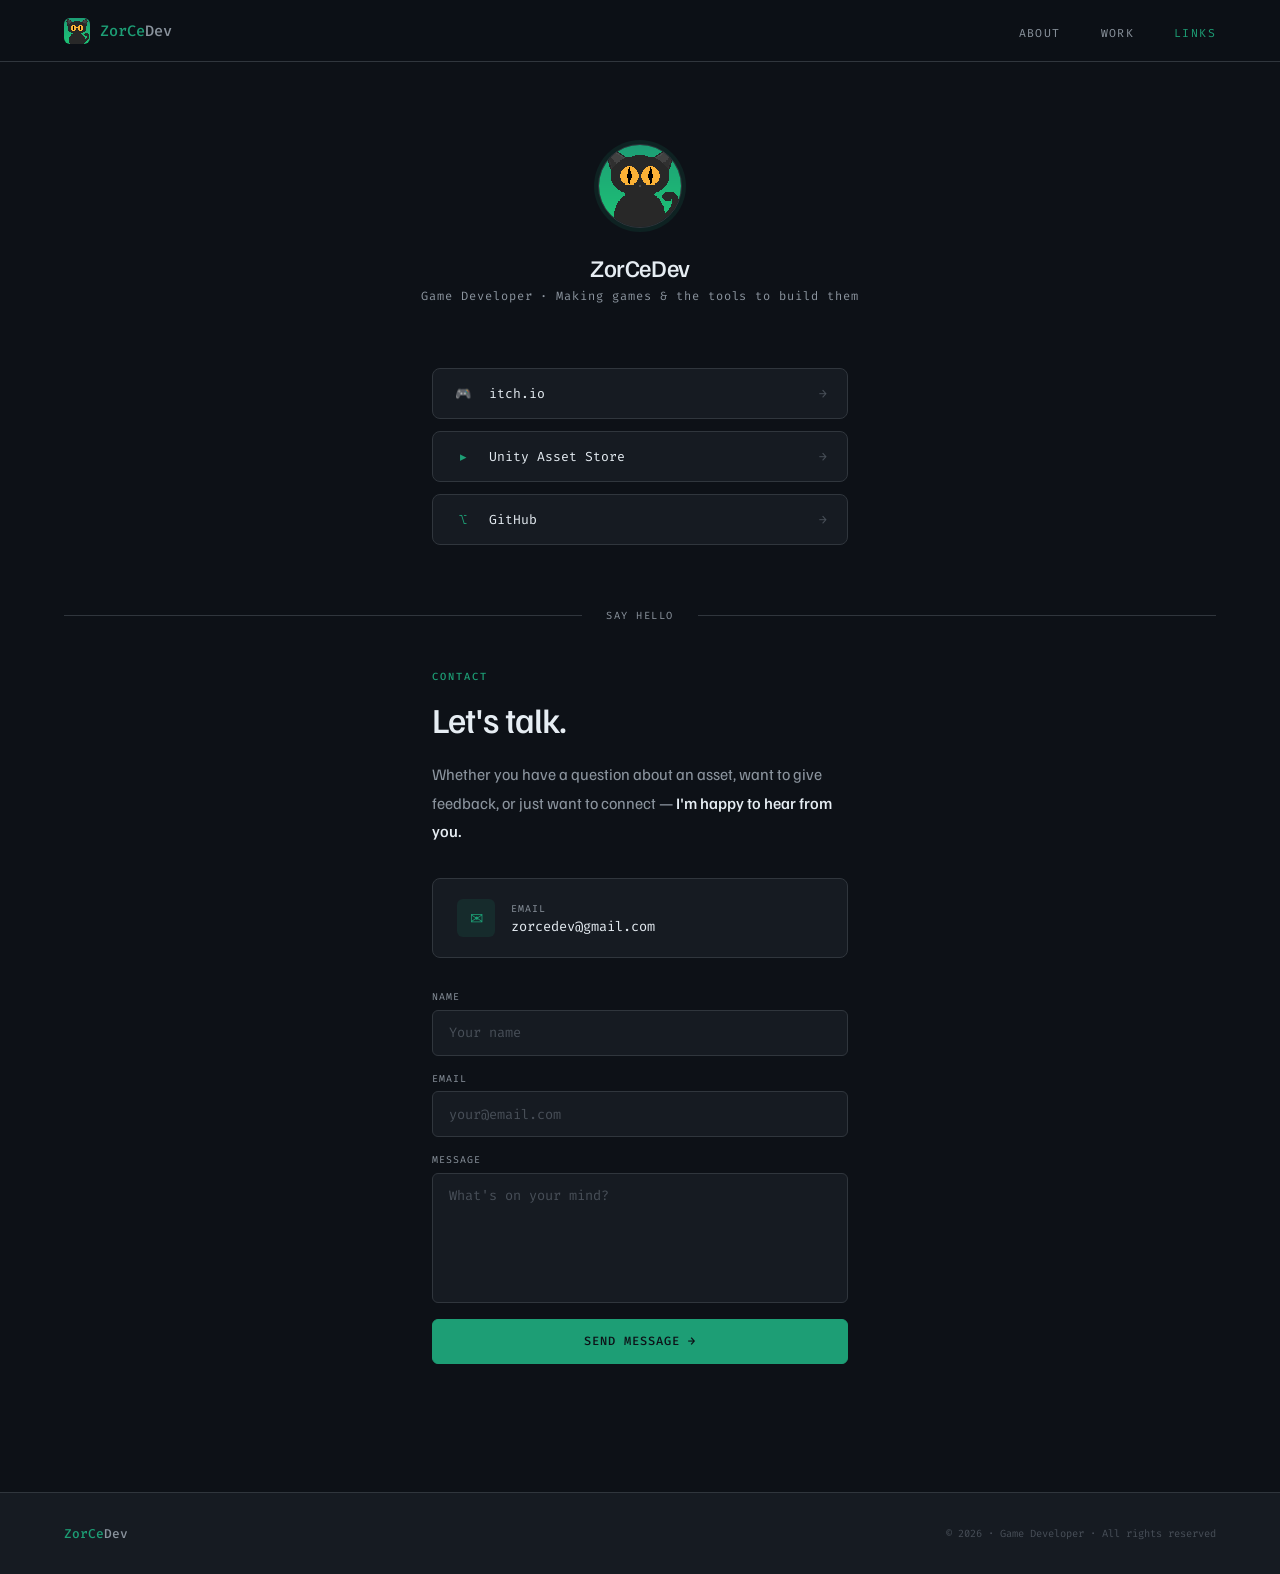
==== commit e4cccc3e: "Fix" ====
--- a/links.html
+++ b/links.html
@@ -11,7 +11,7 @@
 <body>
 
 <nav>
-  <a class="logo" href="index.html"><img src="res/Cat-Logo-export.png" alt="" class="logo-icon">ZorCe<em>Dev</em></a>
+  <a class="logo" href="index.html"><img src="res/Cat-Logo-export.png" alt="" class="logo-icon"><span>ZorCe<em>Dev</em></span></a>
   <ul class="nav-links">
     <li><a href="index.html">About</a></li>
     <li><a href="products.html">Work</a></li>
